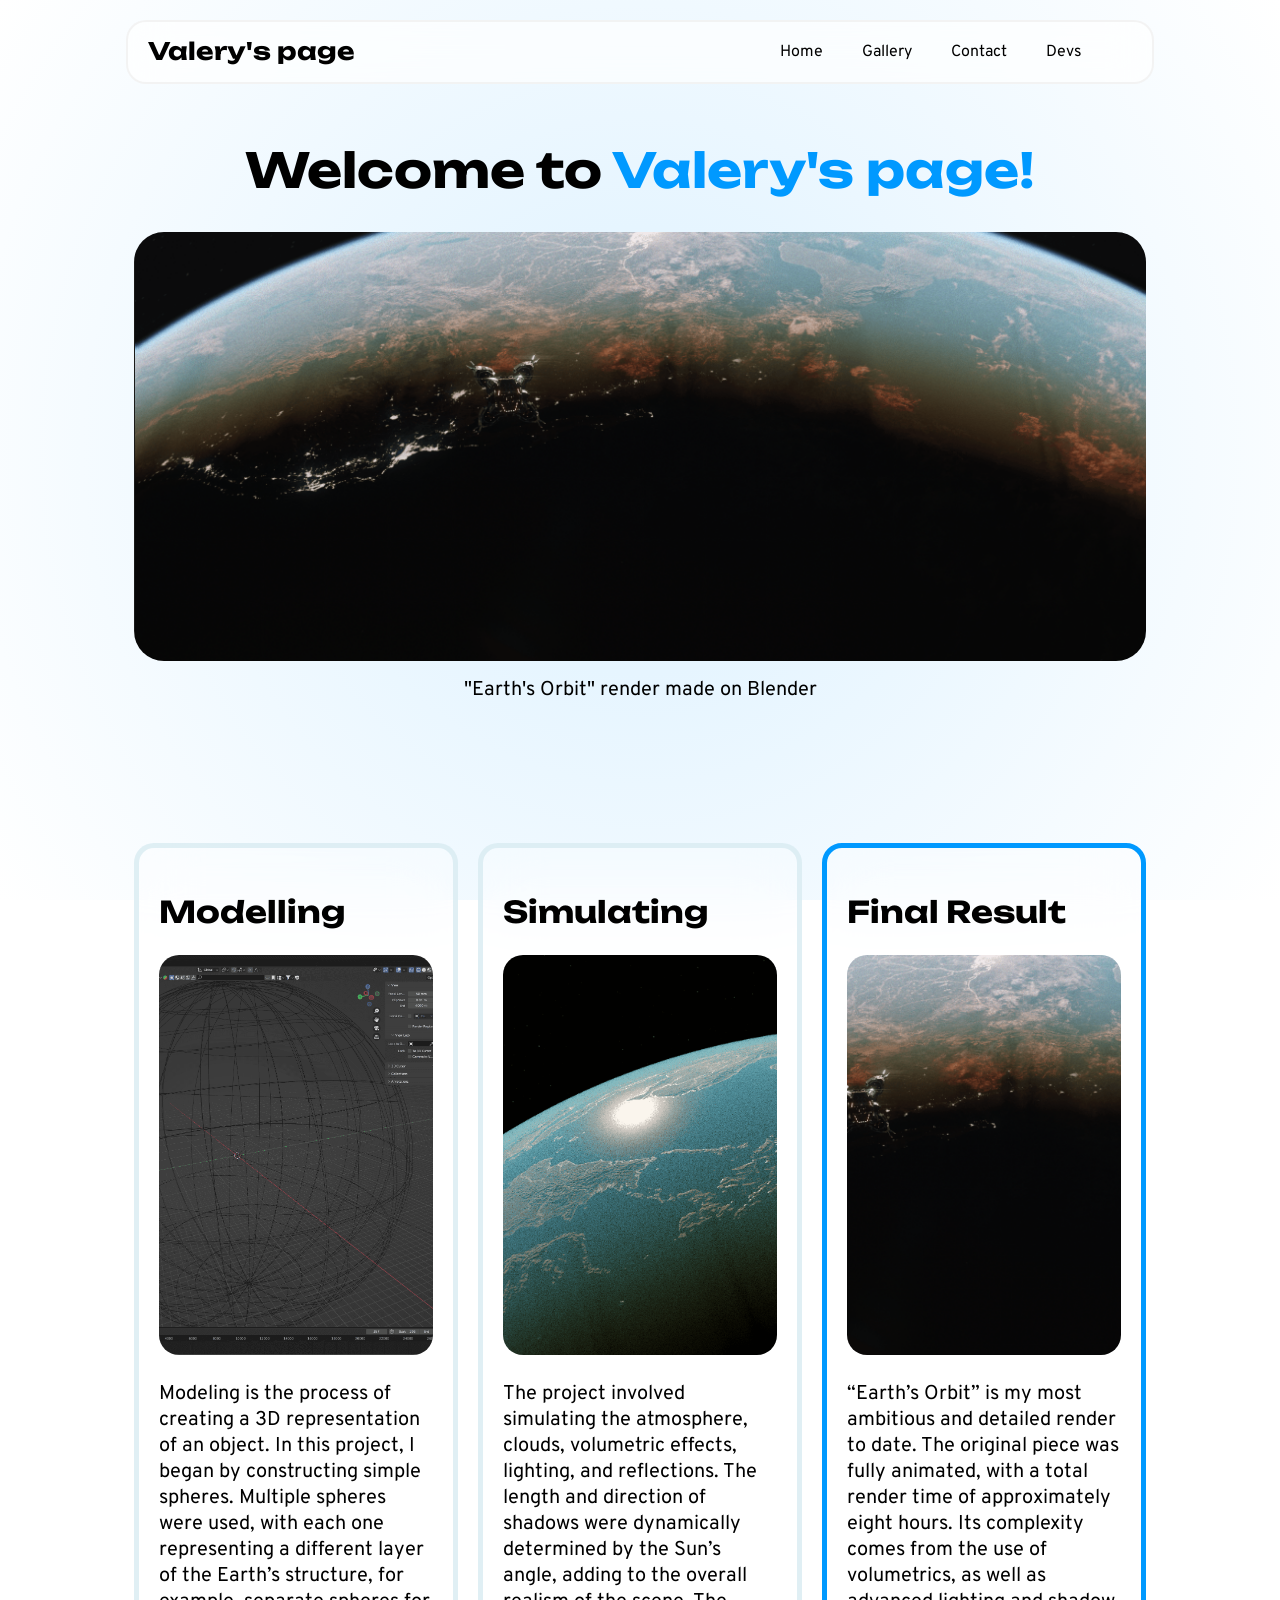
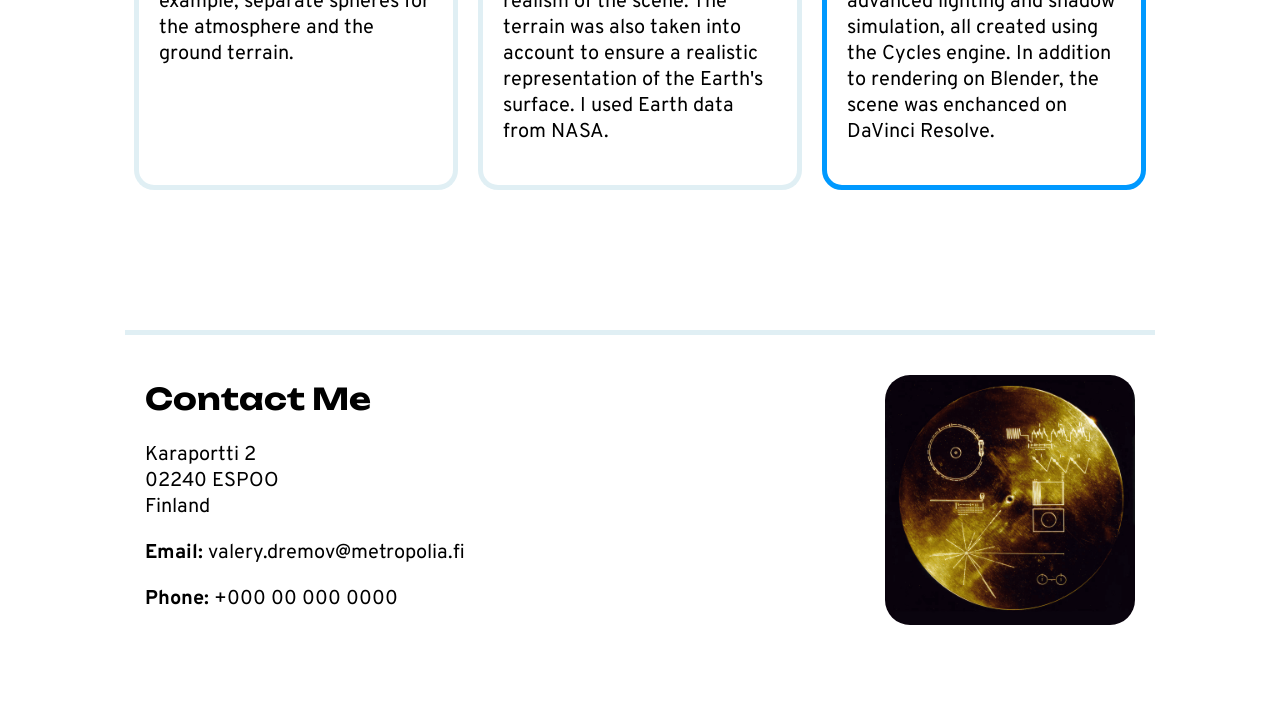
==== index.html @ ba358225 "Valery's webpage upload" ====
<!DOCTYPE html>
<html lang="en">

<head>
    <meta charset="UTF-8">
    <meta name="viewport" content="width=device-width, initial-scale=1.0">
    <title>Valery - Welcome!</title>
    <link rel="stylesheet" href="style.css">
    <link href="https://fonts.googleapis.com/css2?family=Overpass" rel="stylesheet">
    <link href="https://fonts.googleapis.com/css2?family=Unbounded" rel="stylesheet">
</head>

<body>
    
    <!-- Header -->
    <div class="header">
        <p class="logo-txt">Valery's page</p>
        <div class="navigation">
            <a href="#home">Home</a>
            <a href="#gallery">Gallery</a>
            <a href="#contact">Contact</a>
            <a href="dev.html">Devs</a>
        </div>
    </div>

    <!-- Main -->
    <div class="section-1" id="home">
        <h1>Welcome to <span class="highlight">Valery's page!</span></h1>
        <div>
            <img class="section-1-img" src="assets/earth-render.png" alt="The Earth Orbit render made on Blender">
            <p class="section-1-img-alt">"Earth's Orbit" render made on Blender</p> 
        </div>
    </div>

    <div class="section-2" id="gallery">
        <div class="card-holder">
            <h2>Modelling</h2>
            <img class="card-holder-img" src="assets/modelling-blender.png" alt="Product 1"></img>
            <p>Modeling is the process of creating a 3D representation of an object. In this project, I began by constructing simple spheres. Multiple spheres were used, with each one representing a different layer of the Earth’s structure, for example, separate spheres for the atmosphere and the ground terrain.</p>
        </div>
        <div class="card-holder">
            <h2>Simulating</h2>
            <img class="card-holder-img" src="assets/simulating-blender.png" alt="Product 2"></img>
            <p>The project involved simulating the atmosphere, clouds, volumetric effects, lighting, and reflections. The length and direction of shadows were dynamically determined by the Sun’s angle, adding to the overall realism of the scene. The terrain was also taken into account to ensure a realistic representation of the Earth's surface. I used Earth data from NASA.</p>
        </div>
        <div class="card-holder highlight">
            <h2>Final Result</h2>
            <img class="card-holder-img" src="assets/earth-render.png" alt="Product 3"></img>
            <p></p>
            <p>“Earth’s Orbit” is my most ambitious and detailed render to date. The original piece was fully animated, with a total render time of approximately eight hours. Its complexity comes from the use of volumetrics, as well as advanced lighting and shadow simulation, all created using the Cycles engine. In addition to rendering on Blender, the scene was enchanced on DaVinci Resolve.</p>
        </div>
    </div>
     
    <div class="footer" id="contact">
        <div class="contact-holder">
            <div class="contact-info">
                <h2>Contact Me</h2>
                <p>Karaportti 2<br>02240 ESPOO<br>Finland</p>
                <p><b>Email:</b> valery.dremov@metropolia.fi</p>
                <p><b>Phone:</b> +000 00 000 0000</p>
            </div>
            <img class="map-img" src="assets/map.png" alt="Map"></img>
        </div>
    </div>

</body>
---- style.css ----
body {
    font-family: 'Overpass', Arial;
    overflow-x: hidden;
    min-height: 100vh;
    max-width: 100vw;
    overflow-y: auto;
    background: radial-gradient(circle, hsla(204, 100%, 50%, 0.137) 0%, hsl(0, 0%, 100%) 100%);
    background-attachment: fixed;
}

/* Animations */
@keyframes logo-clr-fade {
    from {
        color: #0099ff;
    }
    to {
        color: #000000;
    }
}

/* Global */

* {
    transition: all 0.3s ease;
}

h1 {
    font-size: 48px;
    font-weight: bold;
    color: #000000;
    font-family: 'Unbounded', Arial;
    text-align: center;
}

h2 {
    font-size: 30px;
    font-weight: bold;
    color: #000000;
    font-family: 'Unbounded', Arial;
}

p {
    font-size: 20px;
    color: #000000;
}

.highlight {
    color: #0099ff;
    border-color: #0099ff !important;
}

/* Header */

.header {
    position: fixed;
    width: 80%;
    max-width: 2060px;
    left: 50%;
    top: 20px;
    transform: translateX(-50%);
    height: 60px;
    z-index: 10;
    background: rgba(255, 255, 255, 0.685);
    backdrop-filter: blur(20px);
    border: 2px solid rgba(240, 240, 240, 0.795);
    border-radius: 20px;
    cursor: pointer;
}

.header:hover {
    box-shadow: #0099ff44 0px 0px 100px;
}

.logo-txt {
    position: absolute;
    font-family: 'Unbounded', Arial;
    font-size: 24px;
    left: 20px;
    top: -10px;
    color: rgb(0, 0, 0);
    font-weight: bold;
    animation: logo-clr-fade 3s ease forwards;
}

.navigation {
    position: absolute;
    right: 20px;
    top: 50%;
    transform: translateY(-50%);
}

.header a {
    position: relative;
    color: rgb(0, 0, 0);
    text-decoration: none;
    right: 50px;
    font-size: 16px;
    padding-left: 35px;
    border: 0px;
}

.header a:hover {
    font-size: 20px;
    font-weight: bold;
    color: rgb(0, 153, 255);
}

/* Main */
.section-1 {
    position: relative;
    width: 80%;
    max-width: 2060px;
    top: 100px;
    height: auto;
    padding-bottom: 120px;
    display: flex;
    flex-direction: column;
    align-items: center;
    margin: 0 auto;
}

.section-1-img {
    width: 100%;
    border-radius: 30px;
    
}

.section-1-img-alt {
    font-size: 20px;
    color: rgb(0, 0, 0);
    margin-top: 10px;
    margin: 10px auto 0 auto;
    text-align: center;
}

.section-2 {
    position: relative;
    width: 80%;
    max-width: 2060px;
    top: 120px;
    display: flex;
    flex-wrap: wrap;
    gap: 20px;
    margin: 0 auto;
    padding-bottom: 120px;
}

.card-holder {
    flex: 1;
    min-width: 200px;
    background: rgba(255, 255, 255, 0.301);
    backdrop-filter: blur(30px);
    border-radius: 20px;
    border: 5px solid rgba(212, 232, 240, 0.705);
    padding: 20px;
    color: rgb(0, 0, 0) !important;
    cursor: pointer;
}

.card-holder:hover {
    transform: scale(1.1);
    z-index: 2;
    box-shadow: #959a9c88 0px 0px 80px;
}

.card-holder-img {
    width: 100%;
    height: 400px;
    border-radius: 20px;
    object-fit: cover;
}

.footer {
    position: relative;
    width: 80%;
    max-width: 2060px;
    top: 140px;
    height: auto;
    padding-bottom: 350px;
    display: flex;
    flex-direction: column;
    align-items: center;
    margin: 0 auto;
    background: rgba(255, 255, 255, 0);
}

.contact-holder {
    position: relative;
    width: 98%;
    max-width: 2060px;
    height: auto;
    left: 0;
    padding: 20px;
    border-top: 5px solid rgba(212, 232, 240, 0.705);
}

.contact-info {
    position: absolute;
    left: 20px;
}

.map-img {
    position: absolute;
    width: 250px;
    border-radius: 25px;
    margin-top: 20px;
    right: 20px;
}

/* Mobile */
@media (max-width: 780px) {
    .header {
        width: 95%;
        max-width: 100%;
        height: 120px;
    }

    .navigation {
        position: absolute;
        top: 60%;
        left: 50%;
        width: 100%;
        transform: translateX(-50%);
        display: flex;
        justify-content: center;
        gap: 30px;
    }

    .header a {
        font-size: 20px;
        right: 0;
        padding-left: 0;
    }

    .header a:hover {
        font-size: 20px;
    }

    .logo-txt {
        left: 50%;
        top: 0px;
        transform: translateX(-50%);
        font-size: 21px;
    }

    .section-1, .section-2, .footer {
        width: 95%;
        max-width: 100%;
    }

    .section-1 {
        top: 180px;
    }

    .section-1-img {
        min-height: 400px;
        object-fit: cover;
    }

    .card-holder:hover {
        transform: scale(1);
        box-shadow: none;
    }

    .map-img {
        width: 100px;
    }
}

@media (max-width: 560px) {

    .header {
        height: 100px;
    }

    .logo-txt {
        font-size: 17px;
    }

    .header a {
        font-size: 16px;
    }

    .navigation {
        gap: 25px;
    }

    .section-1 h1 {
        font-size: 32px;
    }

    .map-img {
        display: none;
    }

    .contact-info {
        position: relative;
        left: 0;
        text-align: center;
    }

    .contact-info h2 {
        font-size: 20px;
    }

    .contact-info p {
        font-size: 16px;
    }
}
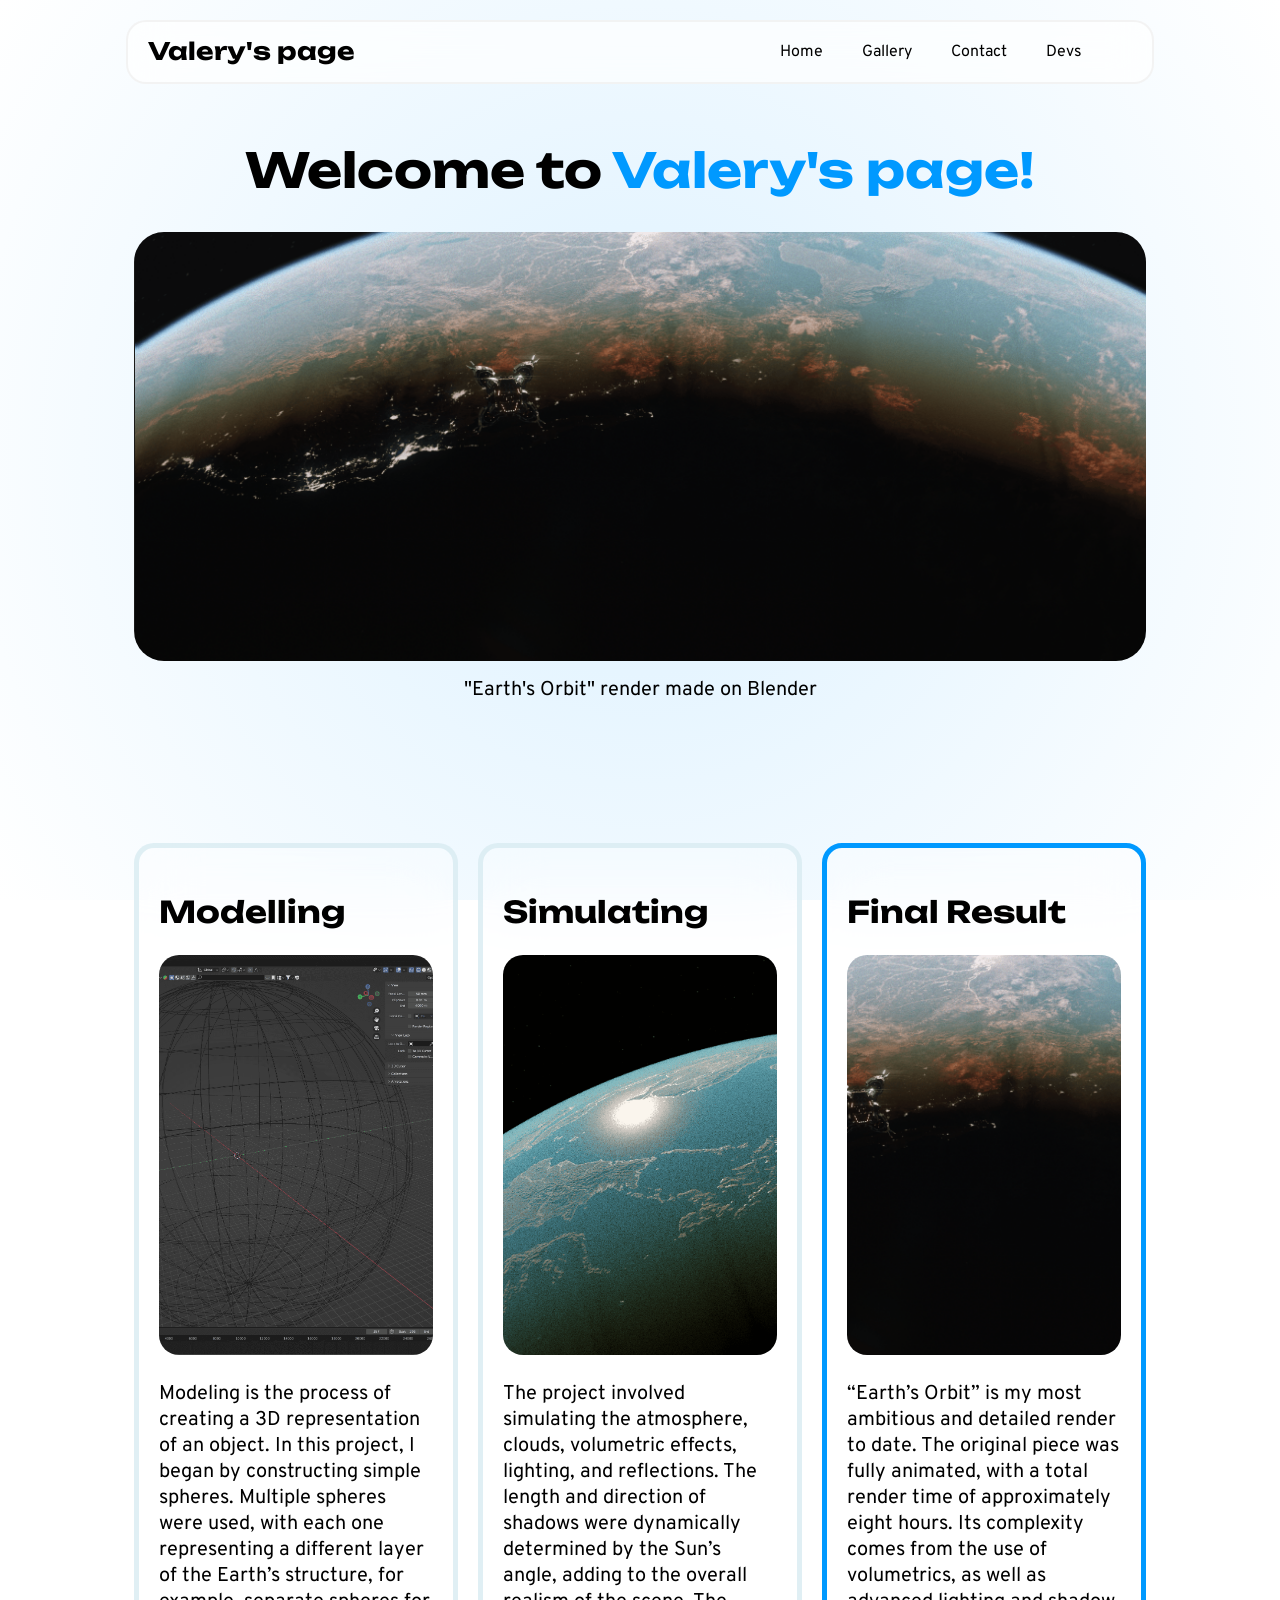
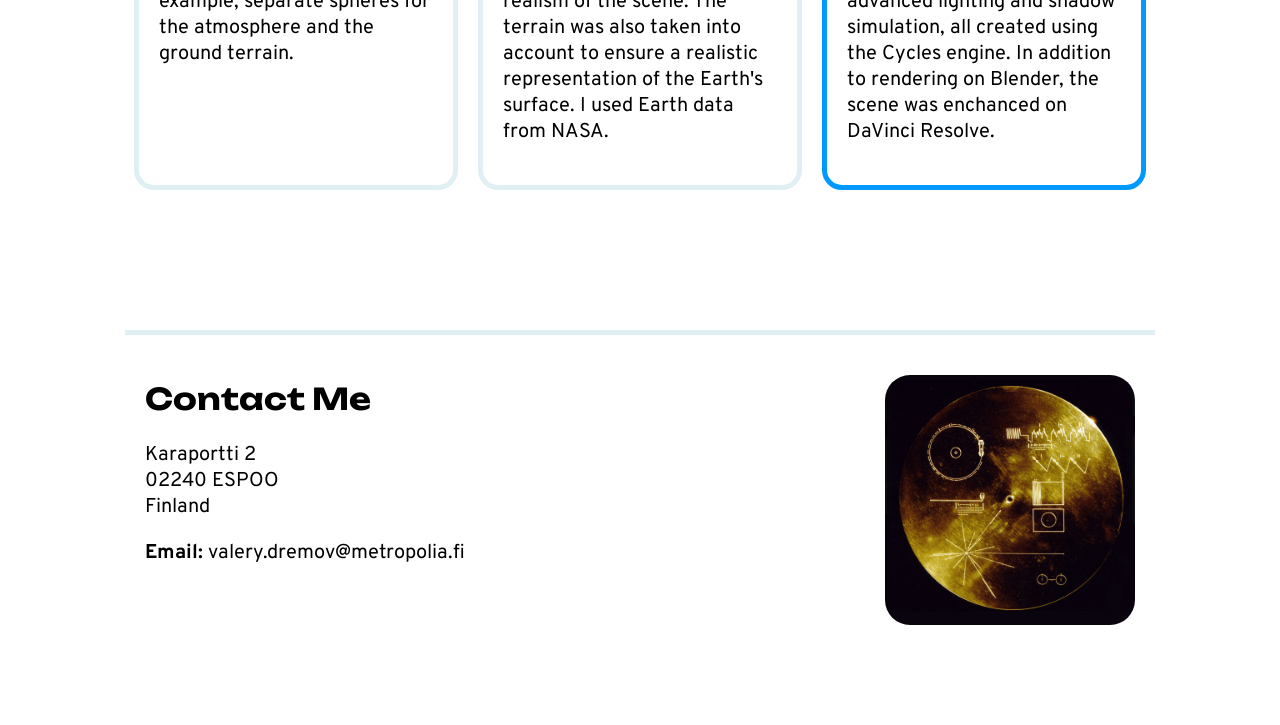
==== commit 05aa5c7c: "Footer fix" ====
--- a/index.html
+++ b/index.html
@@ -4,7 +4,7 @@
 <head>
     <meta charset="UTF-8">
     <meta name="viewport" content="width=device-width, initial-scale=1.0">
-    <title>Valery - Welcome!</title>
+    <title>Valery's page</title>
     <link rel="stylesheet" href="style.css">
     <link href="https://fonts.googleapis.com/css2?family=Overpass" rel="stylesheet">
     <link href="https://fonts.googleapis.com/css2?family=Unbounded" rel="stylesheet">
@@ -57,7 +57,6 @@
                 <h2>Contact Me</h2>
                 <p>Karaportti 2<br>02240 ESPOO<br>Finland</p>
                 <p><b>Email:</b> valery.dremov@metropolia.fi</p>
-                <p><b>Phone:</b> +000 00 000 0000</p>
             </div>
             <img class="map-img" src="assets/map.png" alt="Map"></img>
         </div>
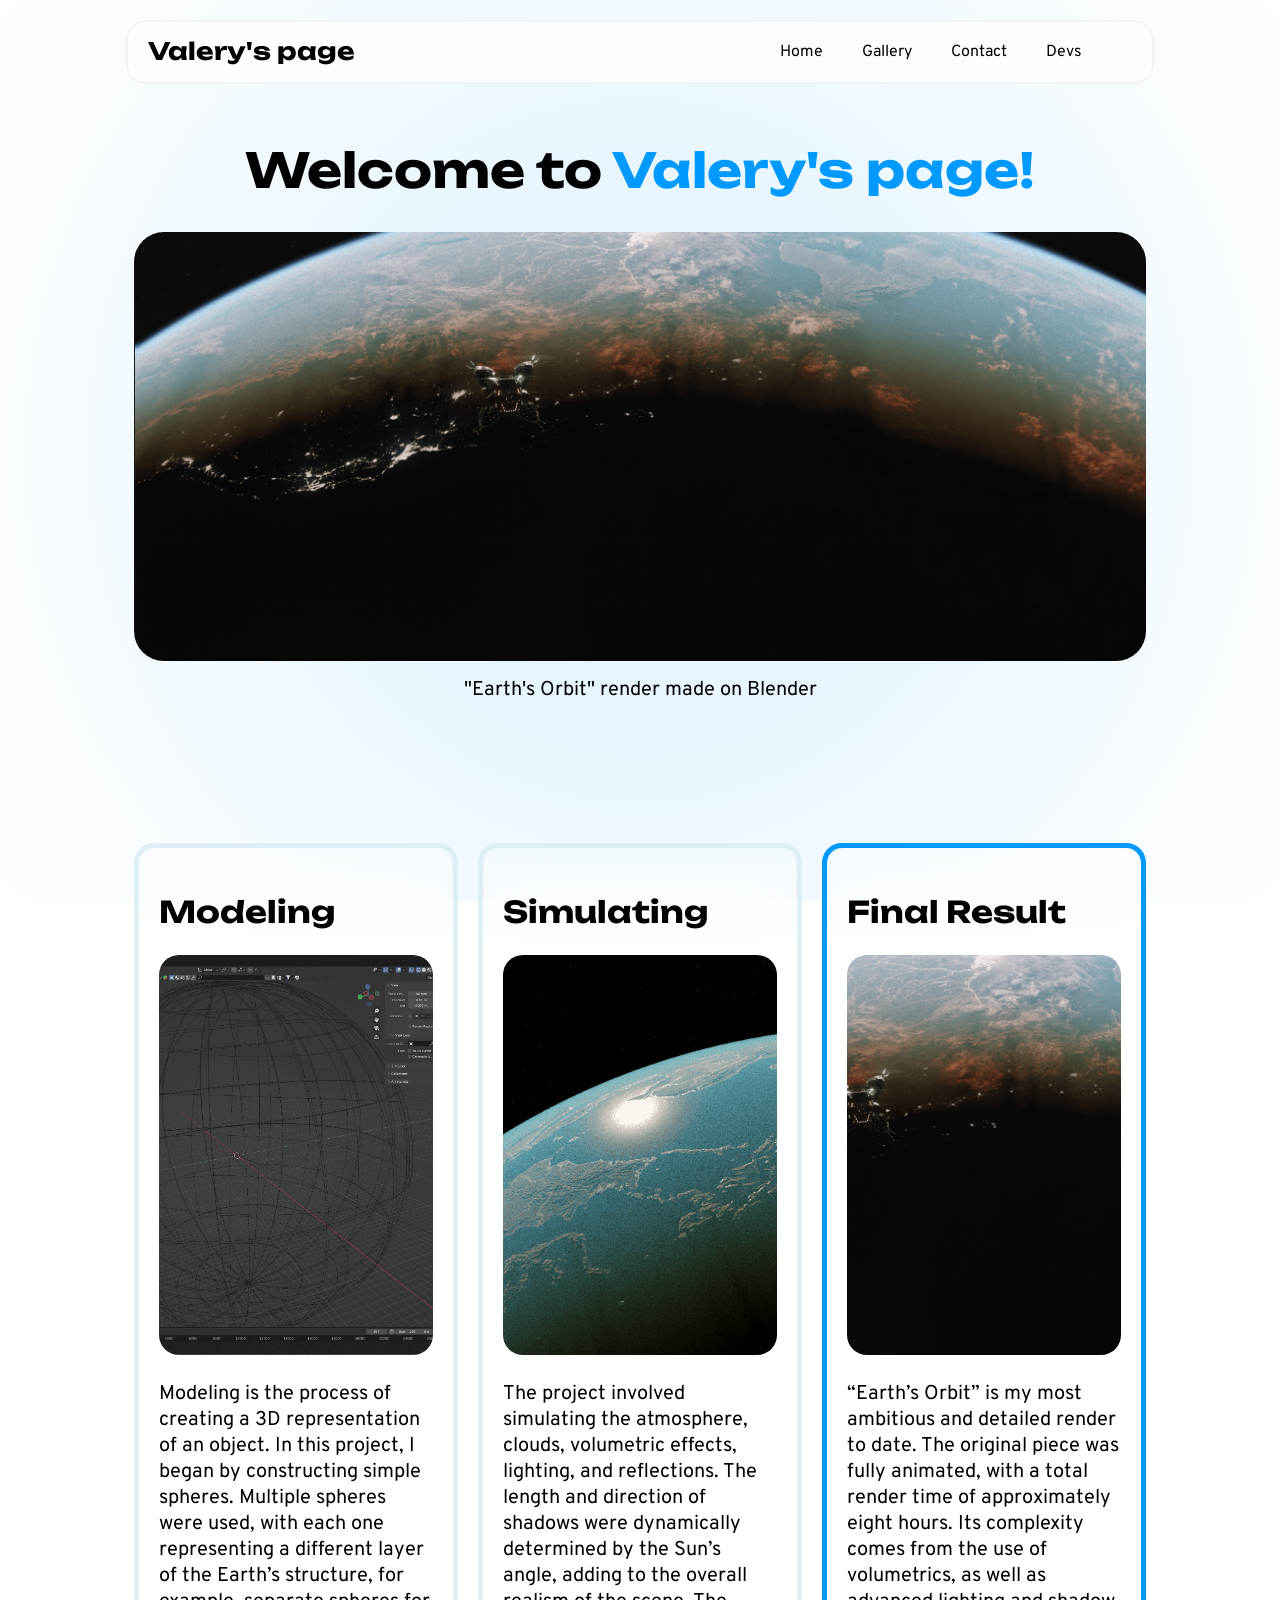
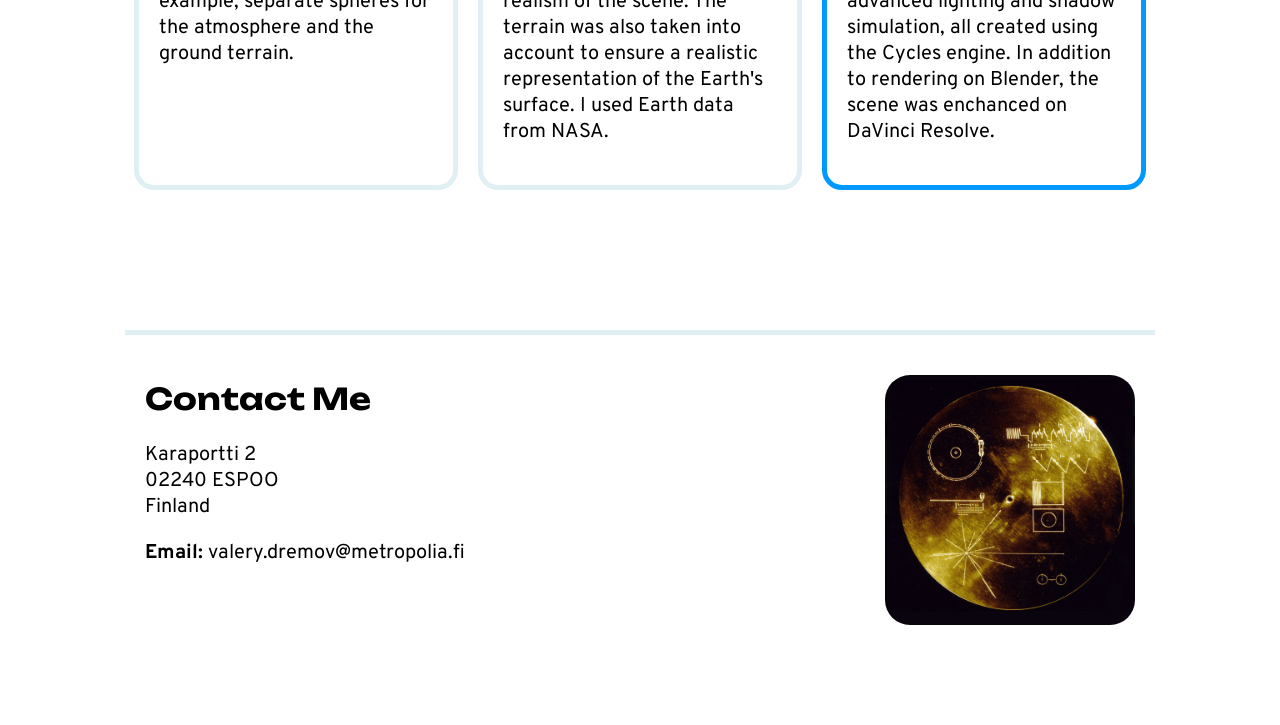
==== commit 5fc108aa: "text" ====
--- a/index.html
+++ b/index.html
@@ -34,7 +34,7 @@
 
     <div class="section-2" id="gallery">
         <div class="card-holder">
-            <h2>Modelling</h2>
+            <h2>Modeling</h2>
             <img class="card-holder-img" src="assets/modelling-blender.png" alt="Product 1"></img>
             <p>Modeling is the process of creating a 3D representation of an object. In this project, I began by constructing simple spheres. Multiple spheres were used, with each one representing a different layer of the Earth’s structure, for example, separate spheres for the atmosphere and the ground terrain.</p>
         </div>
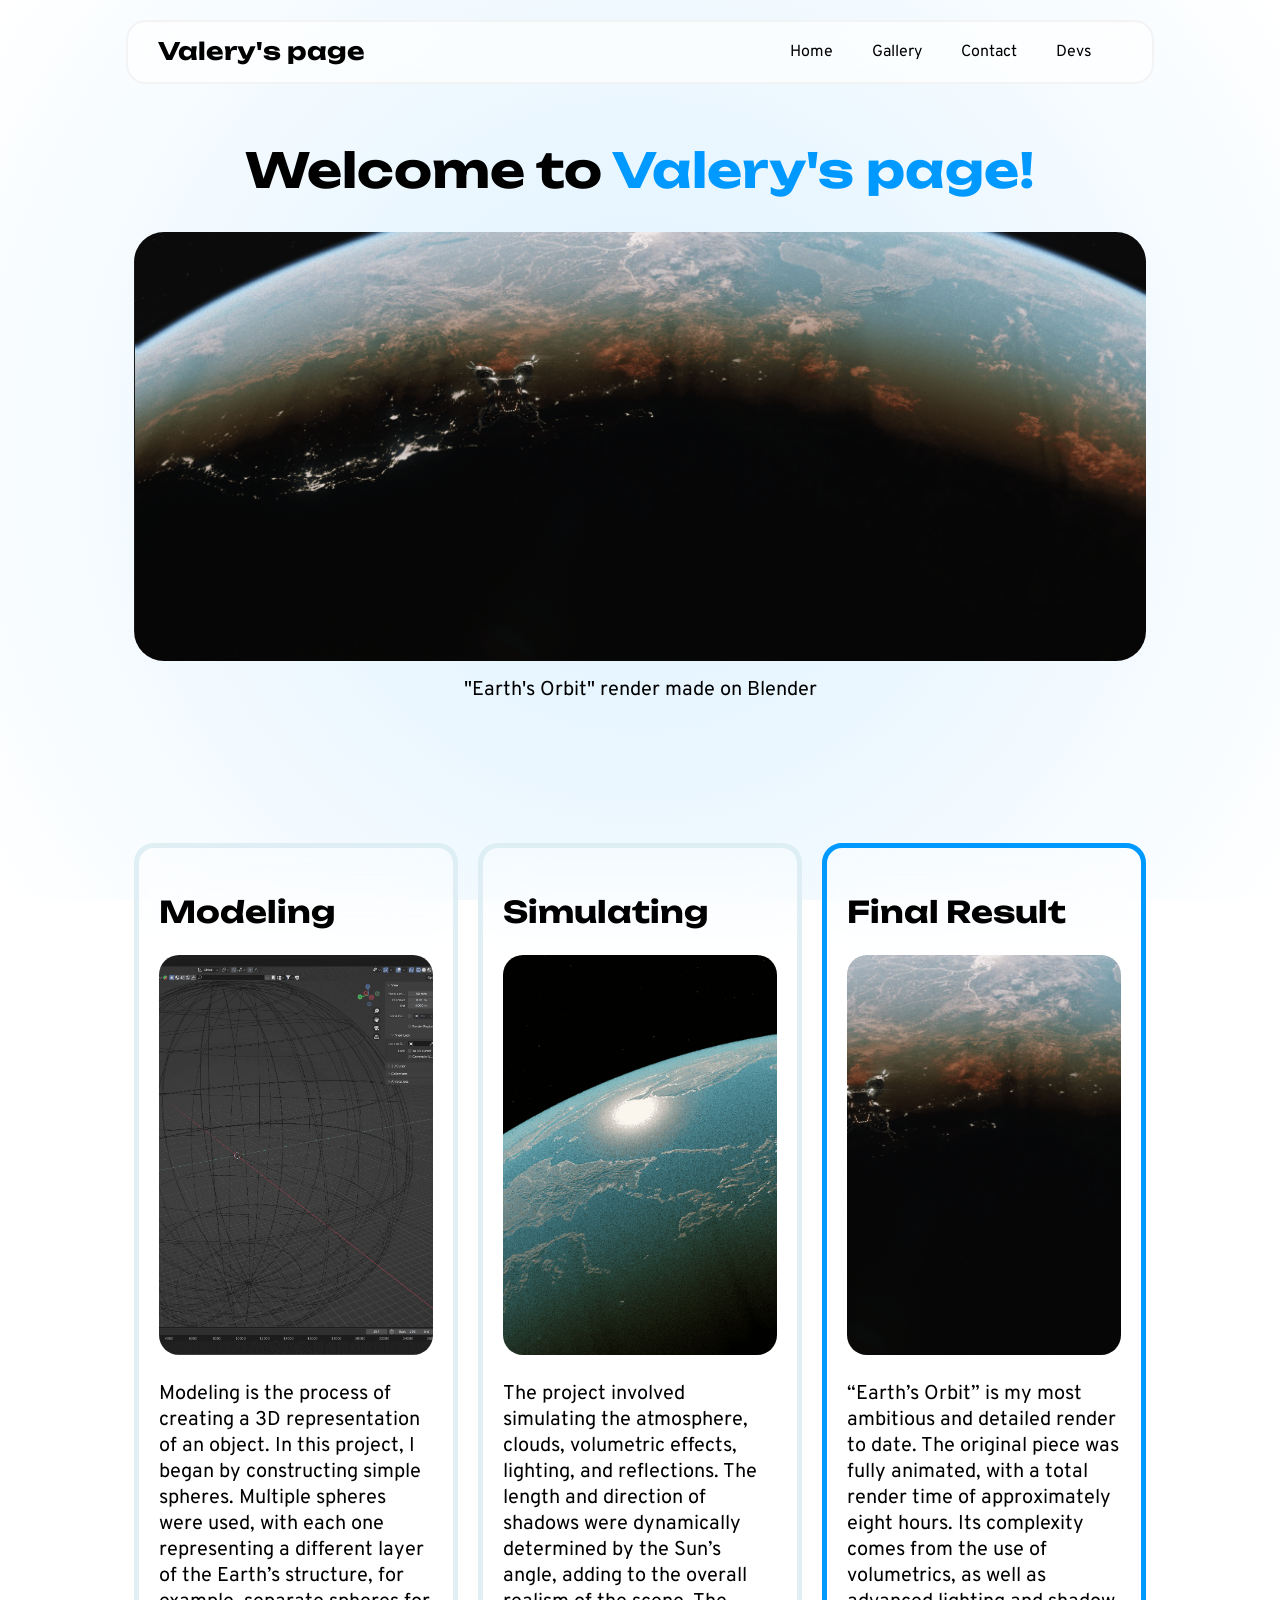
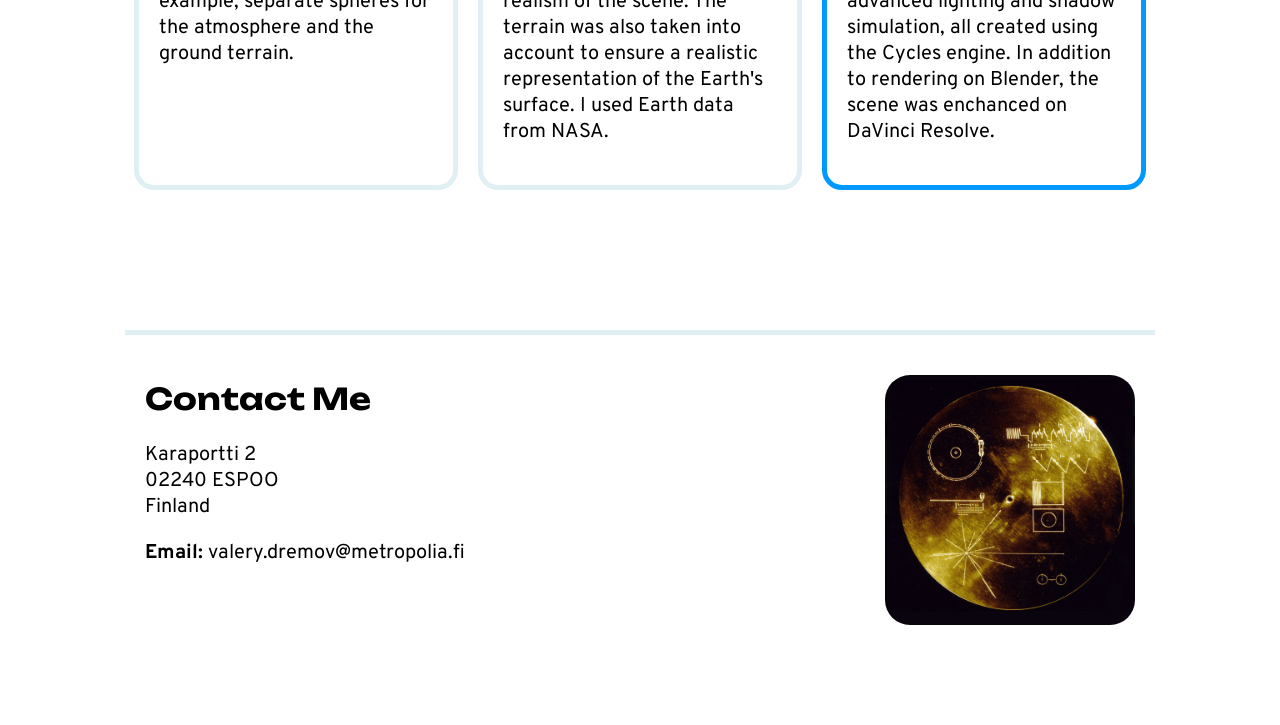
==== commit 07c62afb: "alt txt fix" ====
--- a/index.html
+++ b/index.html
@@ -35,17 +35,17 @@
     <div class="section-2" id="gallery">
         <div class="card-holder">
             <h2>Modeling</h2>
-            <img class="card-holder-img" src="assets/modelling-blender.png" alt="Product 1"></img>
+            <img class="card-holder-img" src="assets/modeling-blender.png" alt="modeling-blender"></img>
             <p>Modeling is the process of creating a 3D representation of an object. In this project, I began by constructing simple spheres. Multiple spheres were used, with each one representing a different layer of the Earth’s structure, for example, separate spheres for the atmosphere and the ground terrain.</p>
         </div>
         <div class="card-holder">
             <h2>Simulating</h2>
-            <img class="card-holder-img" src="assets/simulating-blender.png" alt="Product 2"></img>
+            <img class="card-holder-img" src="assets/simulating-blender.png" alt="simulating-blender"></img>
             <p>The project involved simulating the atmosphere, clouds, volumetric effects, lighting, and reflections. The length and direction of shadows were dynamically determined by the Sun’s angle, adding to the overall realism of the scene. The terrain was also taken into account to ensure a realistic representation of the Earth's surface. I used Earth data from NASA.</p>
         </div>
         <div class="card-holder highlight">
             <h2>Final Result</h2>
-            <img class="card-holder-img" src="assets/earth-render.png" alt="Product 3"></img>
+            <img class="card-holder-img" src="assets/earth-render.png" alt="earth-render"></img>
             <p></p>
             <p>“Earth’s Orbit” is my most ambitious and detailed render to date. The original piece was fully animated, with a total render time of approximately eight hours. Its complexity comes from the use of volumetrics, as well as advanced lighting and shadow simulation, all created using the Cycles engine. In addition to rendering on Blender, the scene was enchanced on DaVinci Resolve.</p>
         </div>
--- a/style.css
+++ b/style.css
@@ -75,7 +75,7 @@
     position: absolute;
     font-family: 'Unbounded', Arial;
     font-size: 24px;
-    left: 20px;
+    left: 30px;
     top: -10px;
     color: rgb(0, 0, 0);
     font-weight: bold;
@@ -84,7 +84,7 @@
 
 .navigation {
     position: absolute;
-    right: 20px;
+    right: 10px;
     top: 50%;
     transform: translateY(-50%);
 }
